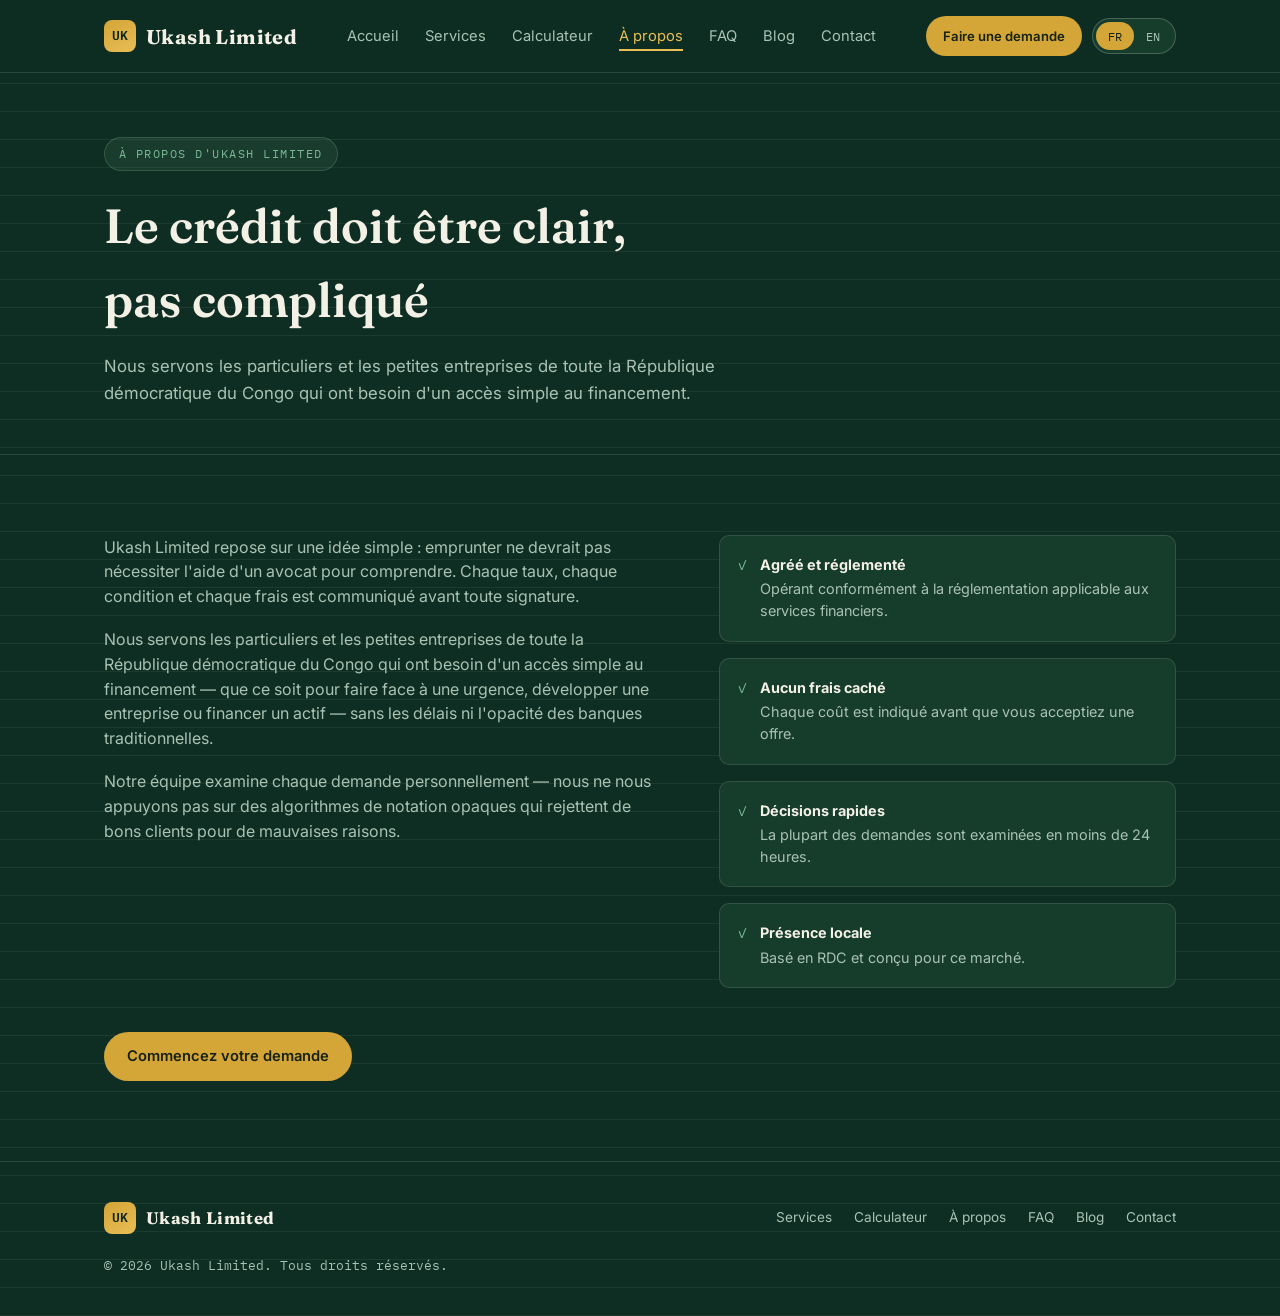
==== about.html @ 6f82116b "convert to multi-page site with expanded application form" ====
<!DOCTYPE html>
<html lang="en">
<head>
<meta charset="UTF-8">
<meta name="viewport" content="width=device-width, initial-scale=1.0">
<title>About — Ukash Limited</title>
<meta name="description" content="Ukash Limited is a licensed credit provider serving the Democratic Republic of Congo with clear, fair loans.">
<link rel="preconnect" href="https://fonts.googleapis.com">
<link rel="preconnect" href="https://fonts.gstatic.com" crossorigin>
<link href="https://fonts.googleapis.com/css2?family=Fraunces:opsz,wght@9..144,400;9..144,500;9..144,600;9..144,700&family=Inter:wght@400;500;600;700&family=IBM+Plex+Mono:wght@400;500;600&display=swap" rel="stylesheet">
<link rel="stylesheet" href="assets/style.css">
</head>
<body>

<header>
  <div class="wrap">
    <nav>
      <a href="index.html" class="logo"><span class="logo-mark">UK</span>Ukash Limited</a>
      <ul class="nav-links">
        <li><a href="index.html" data-en="Home" data-fr="Accueil">Home</a></li>
        <li><a href="services.html" data-en="Services" data-fr="Services">Services</a></li>
        <li><a href="calculator.html" data-en="Calculator" data-fr="Calculateur">Calculator</a></li>
        <li><a href="about.html" class="active" data-en="About" data-fr="À propos">About</a></li>
        <li><a href="faq.html" data-en="FAQ" data-fr="FAQ">FAQ</a></li>
        <li><a href="blog.html" data-en="Blog" data-fr="Blog">Blog</a></li>
        <li><a href="contact.html" data-en="Contact" data-fr="Contact">Contact</a></li>
      </ul>
      <div class="nav-right">
        <a href="apply.html" class="btn btn-primary btn-sm nav-cta" data-en="Apply now" data-fr="Faire une demande">Apply now</a>
        <div class="lang-toggle" role="group" aria-label="Language selector">
          <button type="button" data-lang="fr">FR</button>
          <button type="button" data-lang="en">EN</button>
        </div>
        <button class="mobile-menu-btn" aria-label="Menu">☰</button>
      </div>
    </nav>
    <div class="mobile-panel">
      <ul>
        <li><a href="index.html" data-en="Home" data-fr="Accueil">Home</a></li>
        <li><a href="services.html" data-en="Services" data-fr="Services">Services</a></li>
        <li><a href="calculator.html" data-en="Calculator" data-fr="Calculateur">Calculator</a></li>
        <li><a href="about.html" class="active" data-en="About" data-fr="À propos">About</a></li>
        <li><a href="faq.html" data-en="FAQ" data-fr="FAQ">FAQ</a></li>
        <li><a href="blog.html" data-en="Blog" data-fr="Blog">Blog</a></li>
        <li><a href="apply.html" data-en="Apply now" data-fr="Faire une demande">Apply now</a></li>
        <li><a href="contact.html" data-en="Contact" data-fr="Contact">Contact</a></li>
      </ul>
    </div>
  </div>
</header>

<main>
  <section class="page-hero">
    <div class="wrap">
      <span class="eyebrow" data-en="About Ukash Limited" data-fr="À propos d'Ukash Limited">About Ukash Limited</span>
      <h1 data-en="Credit should be clear, not clever" data-fr="Le crédit doit être clair, pas compliqué">Credit should be clear, not clever</h1>
      <p data-en="We serve individuals and small businesses across the Democratic Republic of Congo who need a straightforward path to funding." data-fr="Nous servons les particuliers et les petites entreprises de toute la République démocratique du Congo qui ont besoin d'un accès simple au financement.">We serve individuals and small businesses across the Democratic Republic of Congo who need a straightforward path to funding.</p>
    </div>
  </section>

  <section>
    <div class="wrap">
      <div class="about-grid">
        <div>
          <p data-en="Ukash Limited was built on a simple idea: borrowing shouldn't require a lawyer to understand. Every rate, term, and fee is disclosed upfront, before you sign anything." data-fr="Ukash Limited repose sur une idée simple : emprunter ne devrait pas nécessiter l'aide d'un avocat pour comprendre. Chaque taux, chaque condition et chaque frais est communiqué avant toute signature.">Ukash Limited was built on a simple idea: borrowing shouldn't require a lawyer to understand. Every rate, term, and fee is disclosed upfront, before you sign anything.</p>
          <p data-en="We serve individuals and small businesses across the Democratic Republic of Congo who need a straightforward path to funding — whether that's covering an emergency, growing a business, or financing an asset — without the wait times or opacity of traditional banks." data-fr="Nous servons les particuliers et les petites entreprises de toute la République démocratique du Congo qui ont besoin d'un accès simple au financement — que ce soit pour faire face à une urgence, développer une entreprise ou financer un actif — sans les délais ni l'opacité des banques traditionnelles.">We serve individuals and small businesses across the Democratic Republic of Congo who need a straightforward path to funding — whether that's covering an emergency, growing a business, or financing an asset — without the wait times or opacity of traditional banks.</p>
          <p data-en="Our team reviews every application personally — we don't rely on opaque scoring algorithms that reject good customers for the wrong reasons." data-fr="Notre équipe examine chaque demande personnellement — nous ne nous appuyons pas sur des algorithmes de notation opaques qui rejettent de bons clients pour de mauvaises raisons.">Our team reviews every application personally — we don't rely on opaque scoring algorithms that reject good customers for the wrong reasons.</p>
        </div>
        <ul class="trust-list">
          <li><span class="tick mono">✓</span><div><strong data-en="Licensed & regulated" data-fr="Agréé et réglementé">Licensed & regulated</strong><span data-en="Operating under applicable financial services regulations." data-fr="Opérant conformément à la réglementation applicable aux services financiers.">Operating under applicable financial services regulations.</span></div></li>
          <li><span class="tick mono">✓</span><div><strong data-en="No hidden fees" data-fr="Aucun frais caché">No hidden fees</strong><span data-en="Every cost is shown before you accept an offer." data-fr="Chaque coût est indiqué avant que vous acceptiez une offre.">Every cost is shown before you accept an offer.</span></div></li>
          <li><span class="tick mono">✓</span><div><strong data-en="Fast decisions" data-fr="Décisions rapides">Fast decisions</strong><span data-en="Most applications are reviewed within 24 hours." data-fr="La plupart des demandes sont examinées en moins de 24 heures.">Most applications are reviewed within 24 hours.</span></div></li>
          <li><span class="tick mono">✓</span><div><strong data-en="Local presence" data-fr="Présence locale">Local presence</strong><span data-en="Based in and built for the DRC market." data-fr="Basé en RDC et conçu pour ce marché.">Based in and built for the DRC market.</span></div></li>
        </ul>
      </div>
      <div style="margin-top:44px;">
        <a href="apply.html" class="btn btn-primary" data-en="Start your application" data-fr="Commencez votre demande">Start your application</a>
      </div>
    </div>
  </section>
</main>

<footer>
  <div class="wrap">
    <div class="footer-inner">
      <a href="index.html" class="logo"><span class="logo-mark">UK</span>Ukash Limited</a>
      <ul class="footer-links">
        <li><a href="services.html" data-en="Services" data-fr="Services">Services</a></li>
        <li><a href="calculator.html" data-en="Calculator" data-fr="Calculateur">Calculator</a></li>
        <li><a href="about.html" data-en="About" data-fr="À propos">About</a></li>
        <li><a href="faq.html" data-en="FAQ" data-fr="FAQ">FAQ</a></li>
        <li><a href="blog.html" data-en="Blog" data-fr="Blog">Blog</a></li>
        <li><a href="contact.html" data-en="Contact" data-fr="Contact">Contact</a></li>
      </ul>
    </div>
    <div class="copyright" data-en="© 2026 Ukash Limited. All rights reserved." data-fr="© 2026 Ukash Limited. Tous droits réservés.">© 2026 Ukash Limited. All rights reserved.</div>
  </div>
</footer>
<script src="assets/main.js"></script>
</body>
</html>
---- assets/style.css ----
:root{
  --bg: #0F2E23;
  --bg-2: #0B241C;
  --surface: #163C2C;
  --surface-2: #1D4736;
  --text: #F3F0E6;
  --muted: #A9C2B4;
  --gold: #D4A537;
  --gold-bright: #E8BE55;
  --mint: #79B892;
  --line: rgba(243,240,230,0.12);
  --line-strong: rgba(243,240,230,0.22);
  --radius: 14px;
}

*{ box-sizing: border-box; }
html{ scroll-behavior: smooth; }
body{
  margin:0;
  background: var(--bg);
  background-image:
    repeating-linear-gradient(to bottom, transparent, transparent 27px, var(--line) 28px);
  color: var(--text);
  font-family: 'Inter', sans-serif;
  line-height: 1.55;
  -webkit-font-smoothing: antialiased;
}

h1, h2, h3, .serif{ font-family: 'Fraunces', serif; }
.mono{ font-family: 'IBM Plex Mono', monospace; }
a{ color: inherit; }

.wrap{
  max-width: 1120px;
  margin: 0 auto;
  padding: 0 24px;
}

@media (prefers-reduced-motion: reduce){
  *{ animation-duration: 0.001ms !important; animation-iteration-count: 1 !important; transition-duration: 0.001ms !important; scroll-behavior: auto !important; }
}

/* ---------- NAV ---------- */
header{
  position: sticky;
  top: 0;
  z-index: 50;
  background: rgba(15,46,35,0.9);
  backdrop-filter: blur(10px);
  border-bottom: 1px solid var(--line);
}
nav{
  display:flex;
  align-items:center;
  justify-content:space-between;
  padding: 16px 0;
  gap: 16px;
}
.logo{
  font-family:'Fraunces', serif;
  font-weight:700;
  font-size:1.25rem;
  letter-spacing: 0.02em;
  display:flex;
  align-items:center;
  gap:10px;
  text-decoration:none;
  flex-shrink:0;
}
.logo-mark{
  width: 32px; height: 32px;
  border-radius: 8px;
  background: linear-gradient(150deg, var(--gold), var(--gold-bright));
  display:flex; align-items:center; justify-content:center;
  color: var(--bg-2);
  font-family:'IBM Plex Mono', monospace;
  font-weight:600;
  font-size: 0.8rem;
}
.nav-links{
  display:flex;
  gap: 26px;
  list-style:none;
  margin:0; padding:0;
  font-size: 0.92rem;
  color: var(--muted);
  flex-wrap: wrap;
}
.nav-links a{ text-decoration:none; transition: color 0.2s ease; padding: 4px 0; border-bottom: 2px solid transparent; }
.nav-links a:hover, .nav-links a:focus-visible{ color: var(--text); }
.nav-links a.active{ color: var(--gold-bright); border-bottom-color: var(--gold-bright); }

.btn{
  display:inline-flex;
  align-items:center;
  gap: 8px;
  padding: 12px 22px;
  border-radius: 999px;
  font-weight:600;
  font-size: 0.92rem;
  text-decoration:none;
  border: 1px solid transparent;
  cursor:pointer;
  transition: transform 0.15s ease, background 0.2s ease, border-color 0.2s ease;
}
.btn:focus-visible{ outline: 2px solid var(--gold-bright); outline-offset: 3px; }
.btn-primary{ background: var(--gold); color: #16210F; }
.btn-primary:hover{ background: var(--gold-bright); transform: translateY(-1px); }
.btn-ghost{ background: transparent; border-color: var(--line-strong); color: var(--text); }
.btn-ghost:hover{ border-color: var(--mint); color: var(--mint); }
.btn-sm{ padding: 9px 16px; font-size: 0.82rem; }

.nav-right{ display:flex; align-items:center; gap: 10px; flex-shrink:0; }
.nav-cta{ display:none; }
@media (min-width: 980px){ .nav-cta{ display:inline-flex; } }
@media (max-width: 979px){ .nav-links{ display:none; } }

.mobile-menu-btn{
  display:none;
  background: transparent;
  border: 1px solid var(--line-strong);
  border-radius: 8px;
  color: var(--text);
  width: 38px; height: 38px;
  cursor:pointer;
  font-size: 1.1rem;
}
@media (max-width: 979px){ .mobile-menu-btn{ display:inline-flex; align-items:center; justify-content:center; } }

.mobile-panel{
  display:none;
  border-top: 1px solid var(--line);
  padding: 18px 0;
}
.mobile-panel.open{ display:block; }
.mobile-panel ul{
  list-style:none; margin:0; padding:0;
  display:flex; flex-direction:column; gap: 4px;
}
.mobile-panel a{
  display:block;
  text-decoration:none;
  color: var(--muted);
  padding: 12px 4px;
  border-bottom: 1px solid var(--line);
  font-size: 0.98rem;
}
.mobile-panel a.active{ color: var(--gold-bright); }

.lang-toggle{
  display:flex;
  align-items:center;
  border: 1px solid var(--line-strong);
  border-radius: 999px;
  padding: 3px;
  background: var(--surface);
}
.lang-toggle button{
  border:none;
  background: transparent;
  color: var(--muted);
  padding: 6px 12px;
  border-radius: 999px;
  cursor:pointer;
  font-family:'IBM Plex Mono', monospace;
  font-size: 0.78rem;
  transition: background 0.2s ease, color 0.2s ease;
}
.lang-toggle button.active{ background: var(--gold); color: #16210F; }
.lang-toggle button:focus-visible{ outline: 2px solid var(--mint); outline-offset: 2px; }

/* ---------- PAGE HERO (subpages) ---------- */
.page-hero{
  padding: 64px 0 48px;
  border-bottom: 1px solid var(--line);
}
.page-hero .eyebrow{ margin-bottom: 18px; }
.page-hero h1{
  font-size: clamp(2rem, 4vw, 3rem);
  font-weight: 600;
  margin: 0 0 16px;
  max-width: 18ch;
}
.page-hero p{
  color: var(--muted);
  font-size: 1.05rem;
  max-width: 56ch;
  margin: 0;
}

/* ---------- HOME HERO ---------- */
.hero{ padding: 88px 0 72px; position:relative; overflow:hidden; }
.eyebrow{
  display:inline-flex; align-items:center; gap:8px;
  font-family:'IBM Plex Mono', monospace;
  font-size: 0.78rem; letter-spacing: 0.12em; text-transform: uppercase;
  color: var(--mint);
  background: rgba(121,184,146,0.1);
  border: 1px solid rgba(121,184,146,0.25);
  padding: 6px 14px; border-radius: 999px; margin-bottom: 28px;
}
.hero h1{
  font-size: clamp(2.4rem, 5vw, 4.1rem);
  font-weight: 600; line-height: 1.05; margin: 0 0 24px; max-width: 15ch;
}
.hero h1 em{ font-style: italic; color: var(--gold-bright); }
.hero p.lead{ font-size: 1.12rem; color: var(--muted); max-width: 46ch; margin: 0 0 36px; }
.hero-actions{ display:flex; gap: 16px; flex-wrap: wrap; margin-bottom: 56px; }

.stat-bar{
  display:grid; grid-template-columns: repeat(3, 1fr);
  border: 1px solid var(--line); border-radius: var(--radius);
  overflow:hidden; background: var(--surface);
}
.stat{ padding: 22px 20px; border-right: 1px solid var(--line); text-align:left; }
.stat:last-child{ border-right:none; }
.stat .num{ font-family:'IBM Plex Mono', monospace; font-size: 1.6rem; font-weight: 600; color: var(--gold-bright); display:block; margin-bottom: 4px; }
.stat .label{ font-size: 0.8rem; color: var(--muted); }
@media (max-width: 640px){
  .stat-bar{ grid-template-columns: 1fr; }
  .stat{ border-right:none; border-bottom: 1px solid var(--line); }
  .stat:last-child{ border-bottom:none; }
}

/* ---------- SECTION shell ---------- */
section{ padding: 80px 0; }
section.tight{ padding: 56px 0; }
.section-head{ max-width: 640px; margin: 0 0 44px; }
.section-head .eyebrow{ margin-bottom: 18px; }
.section-head h2{ font-size: clamp(1.7rem, 3.2vw, 2.4rem); font-weight: 600; margin: 0 0 14px; }
.section-head p{ color: var(--muted); font-size: 1rem; margin: 0; }
.divider{ height: 1px; background: var(--line); border: none; margin: 0; }

/* ---------- SERVICES ---------- */
.service-grid{ display:grid; grid-template-columns: repeat(4, 1fr); gap: 20px; }
@media (max-width: 900px){ .service-grid{ grid-template-columns: 1fr 1fr; } }
@media (max-width: 560px){ .service-grid{ grid-template-columns: 1fr; } }
.service-card{
  background: var(--surface); border: 1px solid var(--line); border-radius: var(--radius);
  padding: 26px 22px; transition: border-color 0.2s ease, transform 0.2s ease;
}
.service-card:hover{ border-color: var(--mint); transform: translateY(-3px); }
.service-card .icon{
  width: 40px; height:40px; border-radius: 10px; background: var(--surface-2);
  display:flex; align-items:center; justify-content:center; margin-bottom: 16px; color: var(--gold-bright);
}
.service-card h3{ font-size: 1.08rem; margin: 0 0 10px; font-weight: 600; }
.service-card p{ color: var(--muted); font-size: 0.9rem; margin: 0 0 12px; }
.service-card .rate{ font-family:'IBM Plex Mono', monospace; font-size: 0.8rem; color: var(--gold); }
.service-card ul{ margin: 12px 0 0; padding-left: 18px; color: var(--muted); font-size: 0.85rem; }
.service-card li{ margin-bottom: 4px; }

/* ---------- HOW IT WORKS / STEPS ---------- */
.steps{
  display:grid; grid-template-columns: repeat(3, 1fr); gap: 0;
  border: 1px solid var(--line); border-radius: var(--radius); overflow:hidden; background: var(--surface);
}
@media (max-width: 780px){ .steps{ grid-template-columns: 1fr; } }
.step{ padding: 32px 28px; border-right: 1px solid var(--line); }
.step:last-child{ border-right:none; }
@media (max-width: 780px){ .step{ border-right:none; border-bottom: 1px solid var(--line); } .step:last-child{ border-bottom:none; } }
.step .index{ font-family:'IBM Plex Mono', monospace; color: var(--gold); font-size: 0.85rem; display:block; margin-bottom: 12px; }
.step h3{ font-size: 1.02rem; margin: 0 0 8px; }
.step p{ color: var(--muted); font-size: 0.9rem; margin:0; }

/* ---------- CALCULATOR ---------- */
.calc-panel{
  display:grid; grid-template-columns: 1.1fr 0.9fr; gap: 0;
  border: 1px solid var(--line-strong); border-radius: 18px; overflow:hidden; background: var(--surface);
}
@media (max-width: 800px){ .calc-panel{ grid-template-columns: 1fr; } }
.calc-controls{ padding: 38px; }
.field{ margin-bottom: 30px; }
.field label{
  display:flex; justify-content: space-between; align-items:baseline;
  font-size: 0.85rem; color: var(--muted); margin-bottom: 14px; text-transform: uppercase; letter-spacing: 0.06em;
}
.field label .value{ font-family:'IBM Plex Mono', monospace; color: var(--gold-bright); font-size: 1rem; text-transform: none; letter-spacing: normal; }
input[type="range"]{ -webkit-appearance: none; width: 100%; height: 4px; border-radius: 999px; background: var(--line-strong); outline:none; }
input[type="range"]::-webkit-slider-thumb{ -webkit-appearance:none; width: 20px; height: 20px; border-radius: 50%; background: var(--gold); border: 3px solid var(--bg); box-shadow: 0 0 0 1px var(--gold); cursor:pointer; }
input[type="range"]::-moz-range-thumb{ width: 20px; height: 20px; border-radius: 50%; background: var(--gold); border: 3px solid var(--bg); box-shadow: 0 0 0 1px var(--gold); cursor:pointer; border:none; }
input[type="range"]:focus-visible{ outline: 2px solid var(--mint); outline-offset: 4px; }
.calc-result{ background: var(--surface-2); padding: 38px; display:flex; flex-direction:column; justify-content:center; position:relative; }
.stamp{
  position:absolute; top: 26px; right: 26px; font-family:'IBM Plex Mono', monospace; font-size: 0.66rem;
  letter-spacing: 0.1em; color: var(--mint); border: 1.5px solid var(--mint); border-radius: 6px; padding: 5px 10px;
  transform: rotate(6deg); opacity: 0.85;
}
.result-label{ font-size: 0.8rem; text-transform: uppercase; letter-spacing: 0.08em; color: var(--muted); margin-bottom: 10px; }
.result-amount{ font-family:'IBM Plex Mono', monospace; font-size: 2.4rem; font-weight:600; color: var(--gold-bright); line-height:1; margin-bottom: 6px; }
.result-sub{ font-size: 0.85rem; color: var(--muted); margin-bottom: 26px; }
.result-breakdown{ display:flex; flex-direction:column; gap: 10px; border-top: 1px solid var(--line); padding-top: 18px; }
.result-breakdown div{ display:flex; justify-content:space-between; font-size: 0.88rem; color: var(--muted); }
.result-breakdown span.mono{ color: var(--text); }

/* ---------- ABOUT / TRUST ---------- */
.about-grid{ display:grid; grid-template-columns: 1.1fr 0.9fr; gap: 56px; align-items:start; }
@media (max-width: 800px){ .about-grid{ grid-template-columns: 1fr; gap: 34px; } }
.about-grid p{ color: var(--muted); margin: 0 0 18px; }
.trust-list{ list-style:none; margin:0; padding:0; display:flex; flex-direction:column; gap: 16px; }
.trust-list li{
  display:flex; gap: 14px; align-items:flex-start; padding: 18px;
  background: var(--surface); border: 1px solid var(--line); border-radius: 10px; font-size: 0.9rem; color: var(--muted);
}
.trust-list li strong{ color: var(--text); display:block; margin-bottom:2px; }
.trust-list .tick{ color: var(--mint); font-family:'IBM Plex Mono', monospace; flex-shrink:0; }

/* ---------- FAQ ---------- */
.faq-list{ display:flex; flex-direction:column; gap: 12px; max-width: 780px; }
.faq-item{ border: 1px solid var(--line); border-radius: 12px; background: var(--surface); overflow:hidden; }
.faq-question{
  width:100%; text-align:left; background: transparent; border:none; color: var(--text);
  padding: 20px 24px; font-family: 'Fraunces', serif; font-size: 1.02rem; font-weight: 500;
  cursor:pointer; display:flex; justify-content:space-between; align-items:center; gap: 16px;
}
.faq-question .plus{ font-family:'IBM Plex Mono', monospace; color: var(--gold); font-size: 1.2rem; flex-shrink:0; transition: transform 0.2s ease; }
.faq-item.open .faq-question .plus{ transform: rotate(45deg); }
.faq-answer{ max-height: 0; overflow:hidden; transition: max-height 0.25s ease; }
.faq-item.open .faq-answer{ max-height: 400px; }
.faq-answer p{ margin: 0; padding: 0 24px 22px; color: var(--muted); font-size: 0.92rem; }

/* ---------- BLOG ---------- */
.blog-grid{ display:grid; grid-template-columns: repeat(3, 1fr); gap: 22px; }
@media (max-width: 900px){ .blog-grid{ grid-template-columns: 1fr 1fr; } }
@media (max-width: 620px){ .blog-grid{ grid-template-columns: 1fr; } }
.blog-card{
  background: var(--surface); border: 1px solid var(--line); border-radius: var(--radius);
  overflow:hidden; display:flex; flex-direction:column; transition: border-color 0.2s ease, transform 0.2s ease;
}
.blog-card:hover{ border-color: var(--mint); transform: translateY(-3px); }
.blog-card .blog-tag{
  font-family:'IBM Plex Mono', monospace; font-size: 0.7rem; text-transform: uppercase; letter-spacing: 0.08em;
  color: var(--mint); padding: 18px 22px 0;
}
.blog-card .blog-date{ font-family:'IBM Plex Mono', monospace; font-size: 0.75rem; color: var(--muted); padding: 6px 22px 0; }
.blog-card h3{ font-size: 1.08rem; margin: 12px 22px 10px; }
.blog-card p{ color: var(--muted); font-size: 0.88rem; margin: 0 22px 22px; }

/* ---------- CONTACT / FORM ---------- */
.contact-panel{
  display:grid; grid-template-columns: 0.9fr 1.1fr; gap: 0;
  border: 1px solid var(--line); border-radius: 18px; overflow:hidden; background: var(--surface);
}
@media (max-width: 800px){ .contact-panel{ grid-template-columns: 1fr; } }
.contact-info{ padding: 42px; background: var(--surface-2); }
.contact-info h3{ margin: 0 0 18px; font-size: 1.25rem; }
.contact-info p{ color: var(--muted); font-size: 0.95rem; margin: 0 0 24px; }
.contact-info .row{ display:flex; gap: 12px; margin-bottom: 16px; font-size: 0.92rem; }
.contact-info .row span.label{ color: var(--muted); min-width: 70px; }
.contact-info .row span.value{ font-family:'IBM Plex Mono', monospace; }

form{ padding: 42px; display:flex; flex-direction:column; gap:20px; }
.form-row{ display:grid; grid-template-columns: 1fr 1fr; gap: 20px; }
@media (max-width: 560px){ .form-row{ grid-template-columns: 1fr; } }
.form-field{ display:flex; flex-direction:column; gap:8px; }
.form-field label{ font-size: 0.82rem; color: var(--muted); }
.form-field input, .form-field select{
  background: var(--bg-2); border: 1px solid var(--line-strong); border-radius: 8px;
  padding: 12px 14px; color: var(--text); font-family: 'Inter', sans-serif; font-size: 0.95rem;
}
.form-field input:focus-visible, .form-field select:focus-visible{ outline: 2px solid var(--mint); outline-offset: 1px; }
form .btn-primary{ align-self:flex-start; margin-top: 6px; }
.form-note{ font-size: 0.78rem; color: var(--muted); }

/* Standalone application card (Apply page) */
.apply-panel{
  border: 1px solid var(--line-strong); border-radius: 18px; background: var(--surface); max-width: 760px;
}
.apply-panel form{ padding: 40px; }

/* ---------- FOOTER ---------- */
footer{ border-top: 1px solid var(--line); padding: 40px 0; }
.footer-inner{ display:flex; justify-content:space-between; align-items:center; flex-wrap:wrap; gap: 16px; }
.footer-inner .logo{ font-size: 1.05rem; }
.footer-links{ display:flex; gap: 22px; list-style:none; margin:0; padding:0; font-size: 0.85rem; color: var(--muted); flex-wrap:wrap; }
.footer-links a{ text-decoration:none; }
.footer-links a:hover{ color: var(--text); }
.copyright{ font-size: 0.8rem; color: var(--muted); margin-top: 22px; font-family: 'IBM Plex Mono', monospace; }
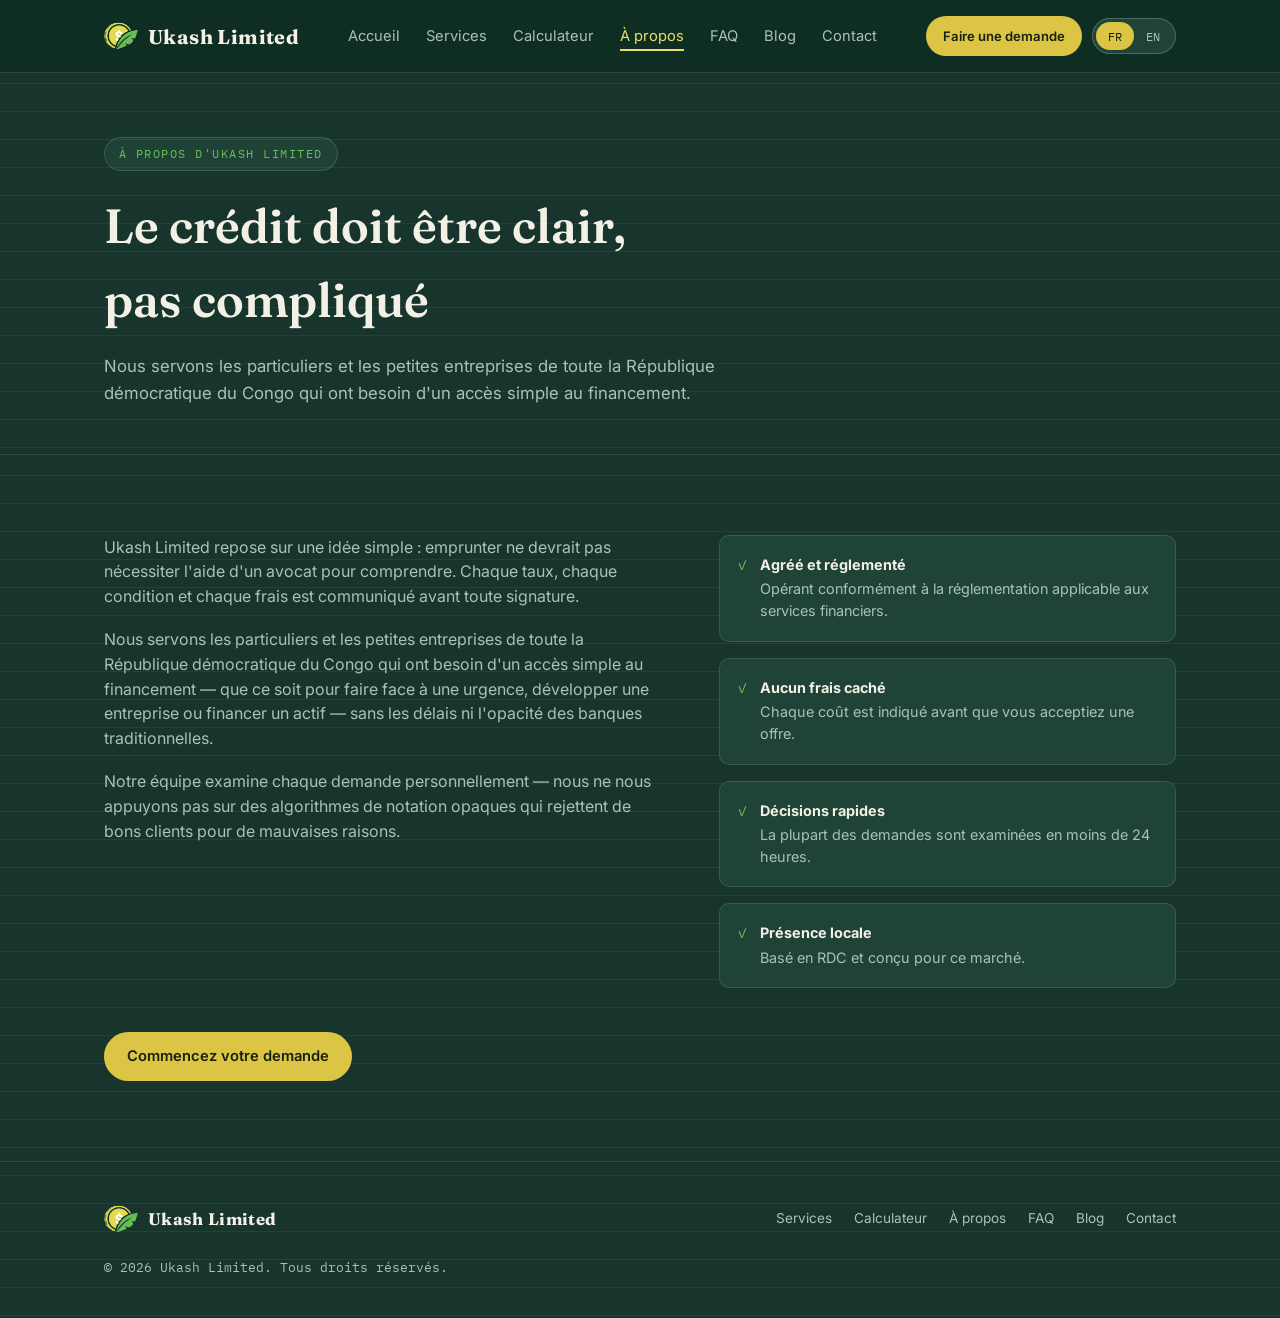
==== commit 9ebfef46: "add real logo and match brand colors" ====
--- a/about.html
+++ b/about.html
@@ -9,13 +9,16 @@
 <link rel="preconnect" href="https://fonts.gstatic.com" crossorigin>
 <link href="https://fonts.googleapis.com/css2?family=Fraunces:opsz,wght@9..144,400;9..144,500;9..144,600;9..144,700&family=Inter:wght@400;500;600;700&family=IBM+Plex+Mono:wght@400;500;600&display=swap" rel="stylesheet">
 <link rel="stylesheet" href="assets/style.css">
+<link rel="icon" type="image/png" sizes="32x32" href="assets/images/favicon-32.png">
+<link rel="icon" type="image/png" sizes="16x16" href="assets/images/favicon-16.png">
+<link rel="apple-touch-icon" href="assets/images/apple-touch-icon.png">
 </head>
 <body>
 
 <header>
   <div class="wrap">
     <nav>
-      <a href="index.html" class="logo"><span class="logo-mark">UK</span>Ukash Limited</a>
+      <a href="index.html" class="logo"><img class="logo-mark" src="assets/images/nav-logo.png" alt="Ukash Limited logo">Ukash Limited</a>
       <ul class="nav-links">
         <li><a href="index.html" data-en="Home" data-fr="Accueil">Home</a></li>
         <li><a href="services.html" data-en="Services" data-fr="Services">Services</a></li>
@@ -83,7 +86,7 @@
 <footer>
   <div class="wrap">
     <div class="footer-inner">
-      <a href="index.html" class="logo"><span class="logo-mark">UK</span>Ukash Limited</a>
+      <a href="index.html" class="logo"><img class="logo-mark" src="assets/images/nav-logo.png" alt="Ukash Limited logo">Ukash Limited</a>
       <ul class="footer-links">
         <li><a href="services.html" data-en="Services" data-fr="Services">Services</a></li>
         <li><a href="calculator.html" data-en="Calculator" data-fr="Calculateur">Calculator</a></li>
--- a/assets/style.css
+++ b/assets/style.css
@@ -1,13 +1,13 @@
 :root{
-  --bg: #0F2E23;
-  --bg-2: #0B241C;
-  --surface: #163C2C;
-  --surface-2: #1D4736;
+  --bg: #17352C;
+  --bg-2: #0F251E;
+  --surface: #1F4437;
+  --surface-2: #285443;
   --text: #F3F0E6;
   --muted: #A9C2B4;
-  --gold: #D4A537;
-  --gold-bright: #E8BE55;
-  --mint: #79B892;
+  --gold: #DCC544;
+  --gold-bright: #EBDD70;
+  --mint: #67BE56;
   --line: rgba(243,240,230,0.12);
   --line-strong: rgba(243,240,230,0.22);
   --radius: 14px;
@@ -68,14 +68,10 @@
   flex-shrink:0;
 }
 .logo-mark{
-  width: 32px; height: 32px;
-  border-radius: 8px;
-  background: linear-gradient(150deg, var(--gold), var(--gold-bright));
-  display:flex; align-items:center; justify-content:center;
-  color: var(--bg-2);
-  font-family:'IBM Plex Mono', monospace;
-  font-weight:600;
-  font-size: 0.8rem;
+  width: 34px; height: 34px;
+  display:block;
+  object-fit: contain;
+  flex-shrink: 0;
 }
 .nav-links{
   display:flex;
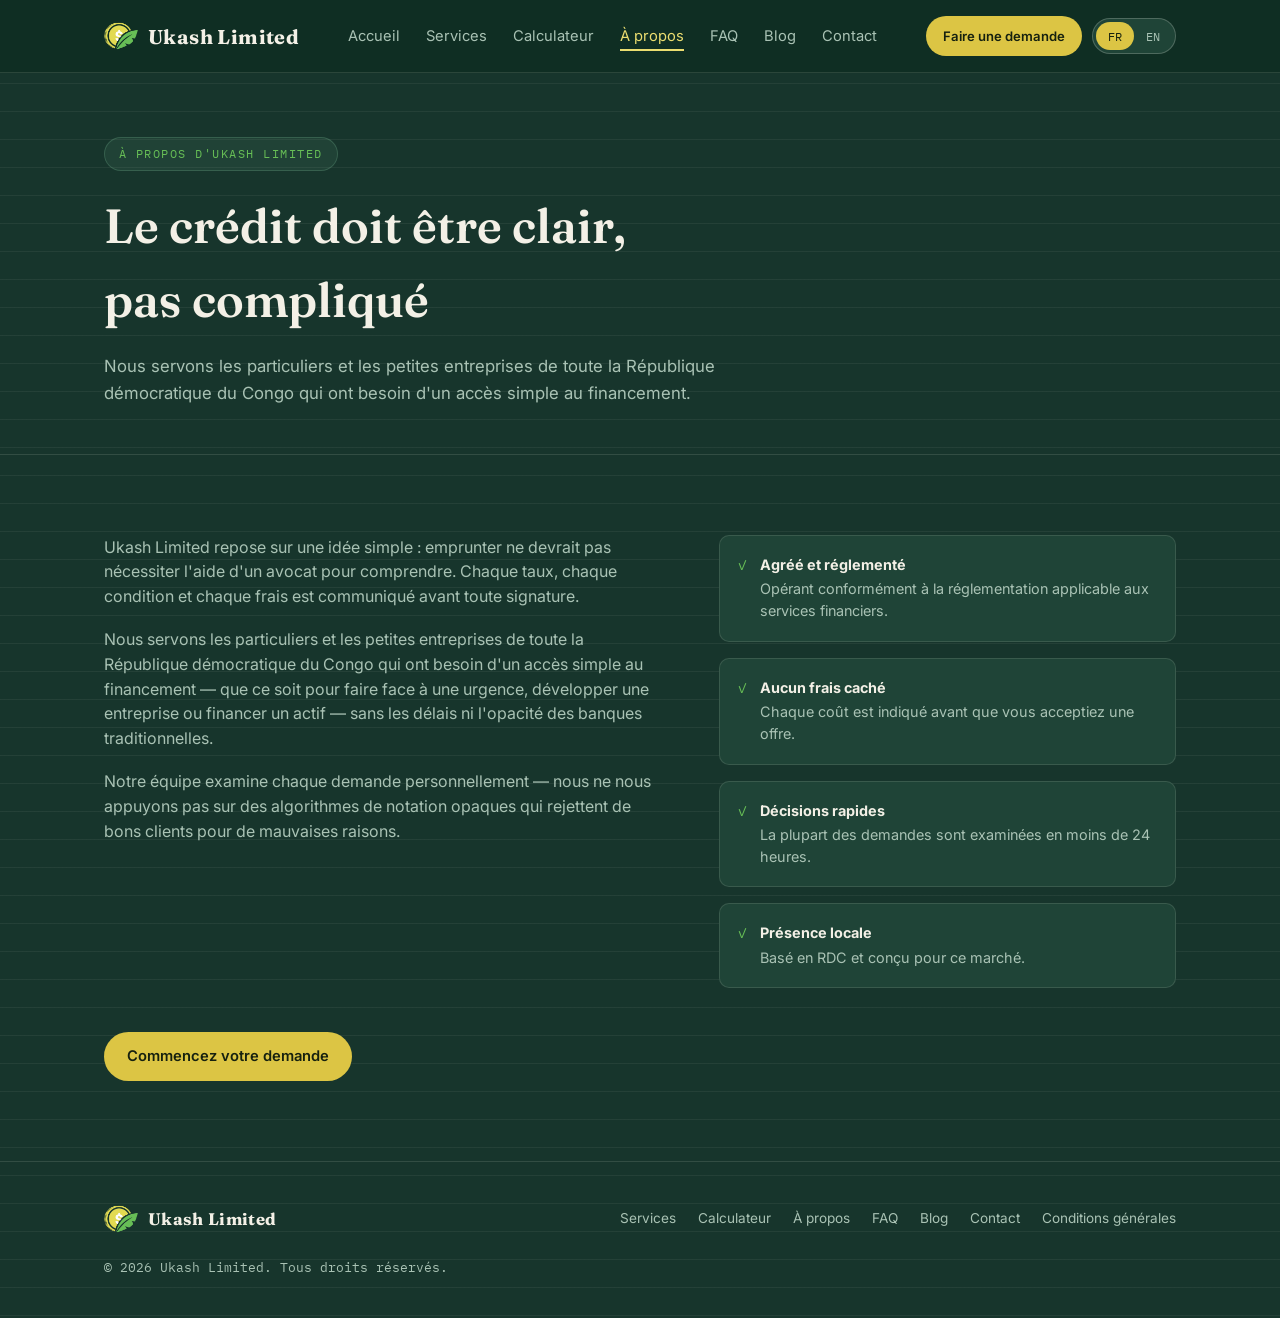
==== commit fc800ae8: "add Terms and Conditions page with referral program" ====
--- a/about.html
+++ b/about.html
@@ -94,6 +94,7 @@
         <li><a href="faq.html" data-en="FAQ" data-fr="FAQ">FAQ</a></li>
         <li><a href="blog.html" data-en="Blog" data-fr="Blog">Blog</a></li>
         <li><a href="contact.html" data-en="Contact" data-fr="Contact">Contact</a></li>
+        <li><a href="terms.html" data-en="Terms &amp; Conditions" data-fr="Conditions générales">Terms &amp; Conditions</a></li>
       </ul>
     </div>
     <div class="copyright" data-en="© 2026 Ukash Limited. All rights reserved." data-fr="© 2026 Ukash Limited. Tous droits réservés.">© 2026 Ukash Limited. All rights reserved.</div>
--- a/assets/style.css
+++ b/assets/style.css
@@ -218,7 +218,18 @@
   .stat:last-child{ border-bottom:none; }
 }
 
-/* ---------- SECTION shell ---------- */
+.hero-grid{
+  display:grid;
+  grid-template-columns: 1.15fr 0.85fr;
+  gap: 40px;
+  align-items:center;
+}
+@media (max-width: 900px){
+  .hero-grid{ grid-template-columns: 1fr; }
+  .hero-illustration{ order: -1; max-width: 280px; margin: 0 auto 8px; }
+}
+.hero-illustration{ width:100%; max-width: 380px; justify-self:center; }
+.hero-illustration svg{ width:100%; height:auto; }
 section{ padding: 80px 0; }
 section.tight{ padding: 56px 0; }
 .section-head{ max-width: 640px; margin: 0 0 44px; }
@@ -237,9 +248,14 @@
 }
 .service-card:hover{ border-color: var(--mint); transform: translateY(-3px); }
 .service-card .icon{
-  width: 40px; height:40px; border-radius: 10px; background: var(--surface-2);
-  display:flex; align-items:center; justify-content:center; margin-bottom: 16px; color: var(--gold-bright);
-}
+  width: 64px; height:64px;
+  border-radius: 14px;
+  background: var(--surface-2);
+  display:flex; align-items:center; justify-content:center;
+  margin-bottom: 16px; color: var(--gold-bright);
+  padding: 10px;
+}
+.service-card .icon svg{ width:100%; height:100%; }
 .service-card h3{ font-size: 1.08rem; margin: 0 0 10px; font-weight: 600; }
 .service-card p{ color: var(--muted); font-size: 0.9rem; margin: 0 0 12px; }
 .service-card .rate{ font-family:'IBM Plex Mono', monospace; font-size: 0.8rem; color: var(--gold); }
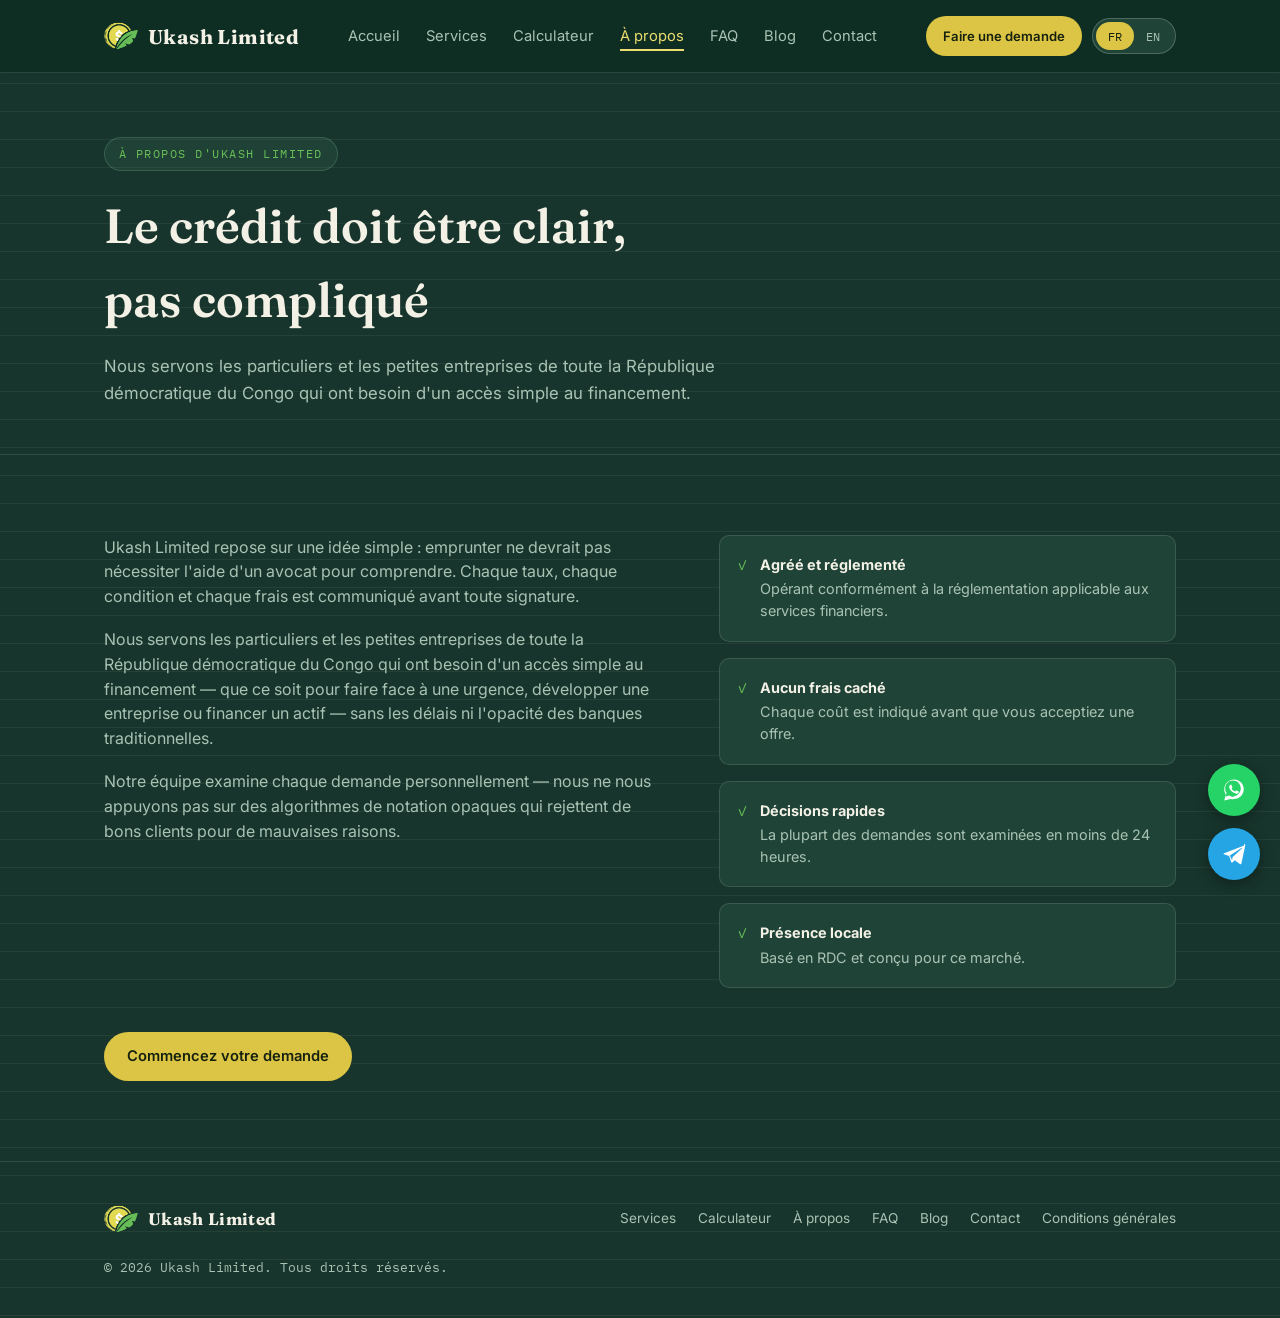
==== commit 651782bc: "add WhatsApp and Telegram chat buttons" ====
--- a/about.html
+++ b/about.html
@@ -100,6 +100,14 @@
     <div class="copyright" data-en="© 2026 Ukash Limited. All rights reserved." data-fr="© 2026 Ukash Limited. Tous droits réservés.">© 2026 Ukash Limited. All rights reserved.</div>
   </div>
 </footer>
+<div class="floating-chat">
+  <a class="whatsapp-btn" href="https://wa.me/254784356049" target="_blank" rel="noopener" aria-label="Chat on WhatsApp">
+    <svg viewBox="0 0 32 32" fill="white" xmlns="http://www.w3.org/2000/svg"><path d="M16.004 3C9.376 3 4 8.376 4 15.004c0 2.386.7 4.61 1.902 6.48L4 29l7.71-1.87A11.94 11.94 0 0 0 16.004 27C22.63 27 28 21.628 28 15.004 28 8.376 22.63 3 16.004 3Zm0 21.6c-1.96 0-3.79-.55-5.35-1.5l-.383-.23-4.58 1.11 1.13-4.47-.25-.4a9.55 9.55 0 0 1-1.47-5.1c0-5.3 4.32-9.6 9.63-9.6 5.3 0 9.6 4.3 9.6 9.6 0 5.31-4.3 9.6-9.6 9.6Zm5.27-7.19c-.29-.15-1.71-.85-1.98-.94-.27-.1-.46-.15-.66.14-.19.29-.76.94-.93 1.14-.17.19-.34.22-.63.07-.29-.15-1.22-.45-2.33-1.44-.86-.77-1.44-1.72-1.6-2.01-.17-.29-.02-.44.13-.59.13-.13.29-.34.44-.51.15-.17.19-.29.29-.48.1-.19.05-.36-.02-.51-.07-.15-.66-1.59-.9-2.18-.24-.57-.48-.49-.66-.5h-.56c-.19 0-.51.07-.78.36-.27.29-1.02 1-1.02 2.44s1.05 2.83 1.2 3.02c.15.19 2.06 3.15 5 4.42.7.3 1.24.48 1.67.61.7.22 1.34.19 1.84.12.56-.08 1.71-.7 1.95-1.37.24-.68.24-1.26.17-1.37-.07-.11-.26-.18-.55-.33Z"/></svg>
+  </a>
+  <a class="telegram-btn" href="https://t.me/+254746196742" target="_blank" rel="noopener" aria-label="Chat on Telegram">
+    <svg viewBox="0 0 32 32" fill="white" xmlns="http://www.w3.org/2000/svg"><path d="M28.5 5.5 3.9 15.1c-1.05.42-1.04 1-.19 1.26l6.28 1.96 2.42 7.36c.28.7.5.98.96.98.46 0 .67-.2.93-.46l2.63-2.55 6.3 4.66c.99.55 1.7.27 1.95-.92l4.63-21.8c.36-1.53-.55-2.13-1.31-1.9ZM10.9 17.7l14.3-9.02c.68-.42 1.3-.19.79.27L14.1 19.9l-.4 4.24-2.8-6.44Z"/></svg>
+  </a>
+</div>
 <script src="assets/main.js"></script>
 </body>
 </html>
--- a/assets/style.css
+++ b/assets/style.css
@@ -388,3 +388,32 @@
 .footer-links a{ text-decoration:none; }
 .footer-links a:hover{ color: var(--text); }
 .copyright{ font-size: 0.8rem; color: var(--muted); margin-top: 22px; font-family: 'IBM Plex Mono', monospace; }
+
+/* ---------- FLOATING CHAT BUTTONS ---------- */
+.floating-chat{
+  position: fixed;
+  right: 20px;
+  bottom: 20px;
+  z-index: 60;
+  display:flex;
+  flex-direction:column;
+  gap: 12px;
+}
+.floating-chat a{
+  width: 52px; height: 52px;
+  border-radius: 50%;
+  display:flex; align-items:center; justify-content:center;
+  box-shadow: 0 4px 14px rgba(0,0,0,0.35);
+  transition: transform 0.15s ease;
+  text-decoration:none;
+}
+.floating-chat a:hover{ transform: translateY(-2px) scale(1.05); }
+.floating-chat a:focus-visible{ outline: 2px solid var(--gold-bright); outline-offset: 3px; }
+.floating-chat svg{ width: 26px; height: 26px; }
+.floating-chat .whatsapp-btn{ background: #25D366; }
+.floating-chat .telegram-btn{ background: #26A5E4; }
+@media (max-width: 560px){
+  .floating-chat{ right: 14px; bottom: 14px; gap: 10px; }
+  .floating-chat a{ width: 46px; height: 46px; }
+  .floating-chat svg{ width: 22px; height: 22px; }
+}
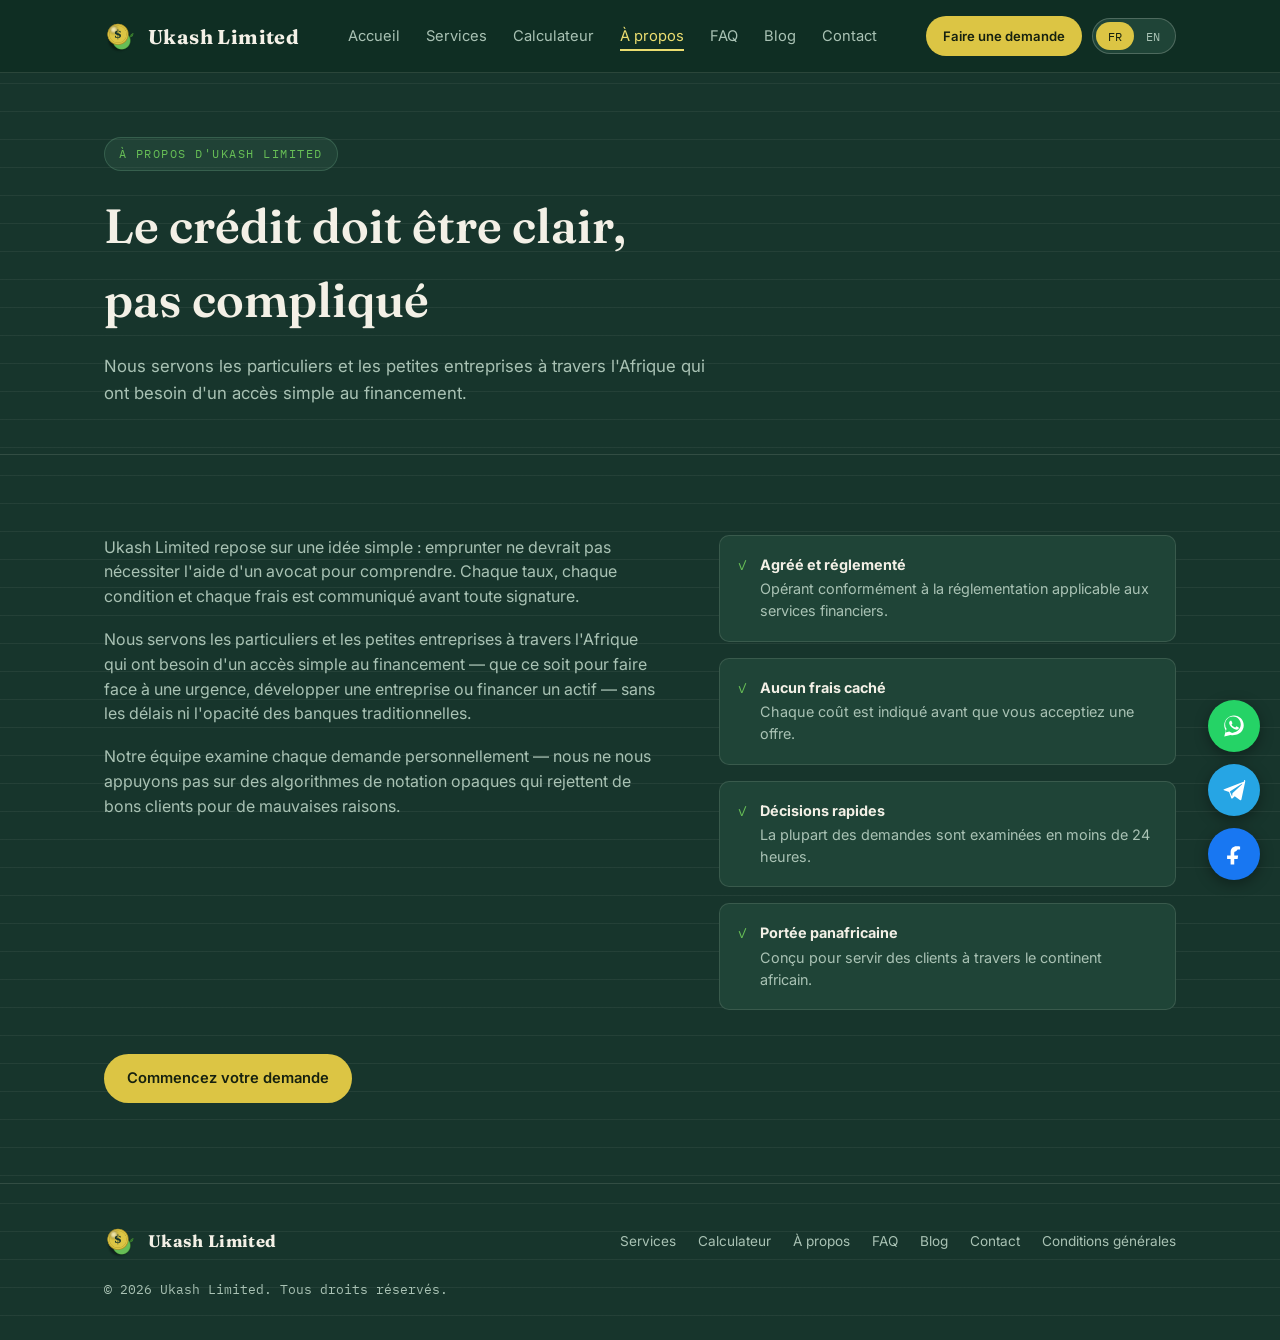
==== commit 4be0da0a: "expand to Africa-wide, add Facebook button, update governing law clause" ====
--- a/about.html
+++ b/about.html
@@ -4,7 +4,7 @@
 <meta charset="UTF-8">
 <meta name="viewport" content="width=device-width, initial-scale=1.0">
 <title>About — Ukash Limited</title>
-<meta name="description" content="Ukash Limited is a licensed credit provider serving the Democratic Republic of Congo with clear, fair loans.">
+<meta name="description" content="Ukash Limited is a licensed credit provider serving customers across Africa with clear, fair loans.">
 <link rel="preconnect" href="https://fonts.googleapis.com">
 <link rel="preconnect" href="https://fonts.gstatic.com" crossorigin>
 <link href="https://fonts.googleapis.com/css2?family=Fraunces:opsz,wght@9..144,400;9..144,500;9..144,600;9..144,700&family=Inter:wght@400;500;600;700&family=IBM+Plex+Mono:wght@400;500;600&display=swap" rel="stylesheet">
@@ -57,7 +57,7 @@
     <div class="wrap">
       <span class="eyebrow" data-en="About Ukash Limited" data-fr="À propos d'Ukash Limited">About Ukash Limited</span>
       <h1 data-en="Credit should be clear, not clever" data-fr="Le crédit doit être clair, pas compliqué">Credit should be clear, not clever</h1>
-      <p data-en="We serve individuals and small businesses across the Democratic Republic of Congo who need a straightforward path to funding." data-fr="Nous servons les particuliers et les petites entreprises de toute la République démocratique du Congo qui ont besoin d'un accès simple au financement.">We serve individuals and small businesses across the Democratic Republic of Congo who need a straightforward path to funding.</p>
+      <p data-en="We serve individuals and small businesses across Africa who need a straightforward path to funding." data-fr="Nous servons les particuliers et les petites entreprises à travers l'Afrique qui ont besoin d'un accès simple au financement.">We serve individuals and small businesses across Africa who need a straightforward path to funding.</p>
     </div>
   </section>
 
@@ -66,14 +66,14 @@
       <div class="about-grid">
         <div>
           <p data-en="Ukash Limited was built on a simple idea: borrowing shouldn't require a lawyer to understand. Every rate, term, and fee is disclosed upfront, before you sign anything." data-fr="Ukash Limited repose sur une idée simple : emprunter ne devrait pas nécessiter l'aide d'un avocat pour comprendre. Chaque taux, chaque condition et chaque frais est communiqué avant toute signature.">Ukash Limited was built on a simple idea: borrowing shouldn't require a lawyer to understand. Every rate, term, and fee is disclosed upfront, before you sign anything.</p>
-          <p data-en="We serve individuals and small businesses across the Democratic Republic of Congo who need a straightforward path to funding — whether that's covering an emergency, growing a business, or financing an asset — without the wait times or opacity of traditional banks." data-fr="Nous servons les particuliers et les petites entreprises de toute la République démocratique du Congo qui ont besoin d'un accès simple au financement — que ce soit pour faire face à une urgence, développer une entreprise ou financer un actif — sans les délais ni l'opacité des banques traditionnelles.">We serve individuals and small businesses across the Democratic Republic of Congo who need a straightforward path to funding — whether that's covering an emergency, growing a business, or financing an asset — without the wait times or opacity of traditional banks.</p>
+          <p data-en="We serve individuals and small businesses across Africa who need a straightforward path to funding — whether that's covering an emergency, growing a business, or financing an asset — without the wait times or opacity of traditional banks." data-fr="Nous servons les particuliers et les petites entreprises à travers l'Afrique qui ont besoin d'un accès simple au financement — que ce soit pour faire face à une urgence, développer une entreprise ou financer un actif — sans les délais ni l'opacité des banques traditionnelles.">We serve individuals and small businesses across Africa who need a straightforward path to funding — whether that's covering an emergency, growing a business, or financing an asset — without the wait times or opacity of traditional banks.</p>
           <p data-en="Our team reviews every application personally — we don't rely on opaque scoring algorithms that reject good customers for the wrong reasons." data-fr="Notre équipe examine chaque demande personnellement — nous ne nous appuyons pas sur des algorithmes de notation opaques qui rejettent de bons clients pour de mauvaises raisons.">Our team reviews every application personally — we don't rely on opaque scoring algorithms that reject good customers for the wrong reasons.</p>
         </div>
         <ul class="trust-list">
           <li><span class="tick mono">✓</span><div><strong data-en="Licensed & regulated" data-fr="Agréé et réglementé">Licensed & regulated</strong><span data-en="Operating under applicable financial services regulations." data-fr="Opérant conformément à la réglementation applicable aux services financiers.">Operating under applicable financial services regulations.</span></div></li>
           <li><span class="tick mono">✓</span><div><strong data-en="No hidden fees" data-fr="Aucun frais caché">No hidden fees</strong><span data-en="Every cost is shown before you accept an offer." data-fr="Chaque coût est indiqué avant que vous acceptiez une offre.">Every cost is shown before you accept an offer.</span></div></li>
           <li><span class="tick mono">✓</span><div><strong data-en="Fast decisions" data-fr="Décisions rapides">Fast decisions</strong><span data-en="Most applications are reviewed within 24 hours." data-fr="La plupart des demandes sont examinées en moins de 24 heures.">Most applications are reviewed within 24 hours.</span></div></li>
-          <li><span class="tick mono">✓</span><div><strong data-en="Local presence" data-fr="Présence locale">Local presence</strong><span data-en="Based in and built for the DRC market." data-fr="Basé en RDC et conçu pour ce marché.">Based in and built for the DRC market.</span></div></li>
+          <li><span class="tick mono">✓</span><div><strong data-en="Pan-African reach" data-fr="Portée panafricaine">Pan-African reach</strong><span data-en="Built to serve customers across the African continent." data-fr="Conçu pour servir des clients à travers le continent africain.">Built to serve customers across the African continent.</span></div></li>
         </ul>
       </div>
       <div style="margin-top:44px;">
@@ -107,6 +107,9 @@
   <a class="telegram-btn" href="https://t.me/+254746196742" target="_blank" rel="noopener" aria-label="Chat on Telegram">
     <svg viewBox="0 0 32 32" fill="white" xmlns="http://www.w3.org/2000/svg"><path d="M28.5 5.5 3.9 15.1c-1.05.42-1.04 1-.19 1.26l6.28 1.96 2.42 7.36c.28.7.5.98.96.98.46 0 .67-.2.93-.46l2.63-2.55 6.3 4.66c.99.55 1.7.27 1.95-.92l4.63-21.8c.36-1.53-.55-2.13-1.31-1.9ZM10.9 17.7l14.3-9.02c.68-.42 1.3-.19.79.27L14.1 19.9l-.4 4.24-2.8-6.44Z"/></svg>
   </a>
+  <a class="facebook-btn" href="https://www.facebook.com/ukashlimited" target="_blank" rel="noopener" aria-label="Visit our Facebook page">
+    <svg viewBox="0 0 32 32" fill="white" xmlns="http://www.w3.org/2000/svg"><path d="M20.5 10.5h3V6.7c-.52-.07-2.3-.22-4.37-.22-4.33 0-7.3 2.72-7.3 7.72v3.7H7.5v4.3h4.33V29h4.46v-6.8h4.15l.66-4.3h-4.81v-3.24c0-1.24.34-2.16 2.21-2.16Z"/></svg>
+  </a>
 </div>
 <script src="assets/main.js"></script>
 </body>
--- a/assets/style.css
+++ b/assets/style.css
@@ -412,6 +412,7 @@
 .floating-chat svg{ width: 26px; height: 26px; }
 .floating-chat .whatsapp-btn{ background: #25D366; }
 .floating-chat .telegram-btn{ background: #26A5E4; }
+.floating-chat .facebook-btn{ background: #1877F2; }
 @media (max-width: 560px){
   .floating-chat{ right: 14px; bottom: 14px; gap: 10px; }
   .floating-chat a{ width: 46px; height: 46px; }
